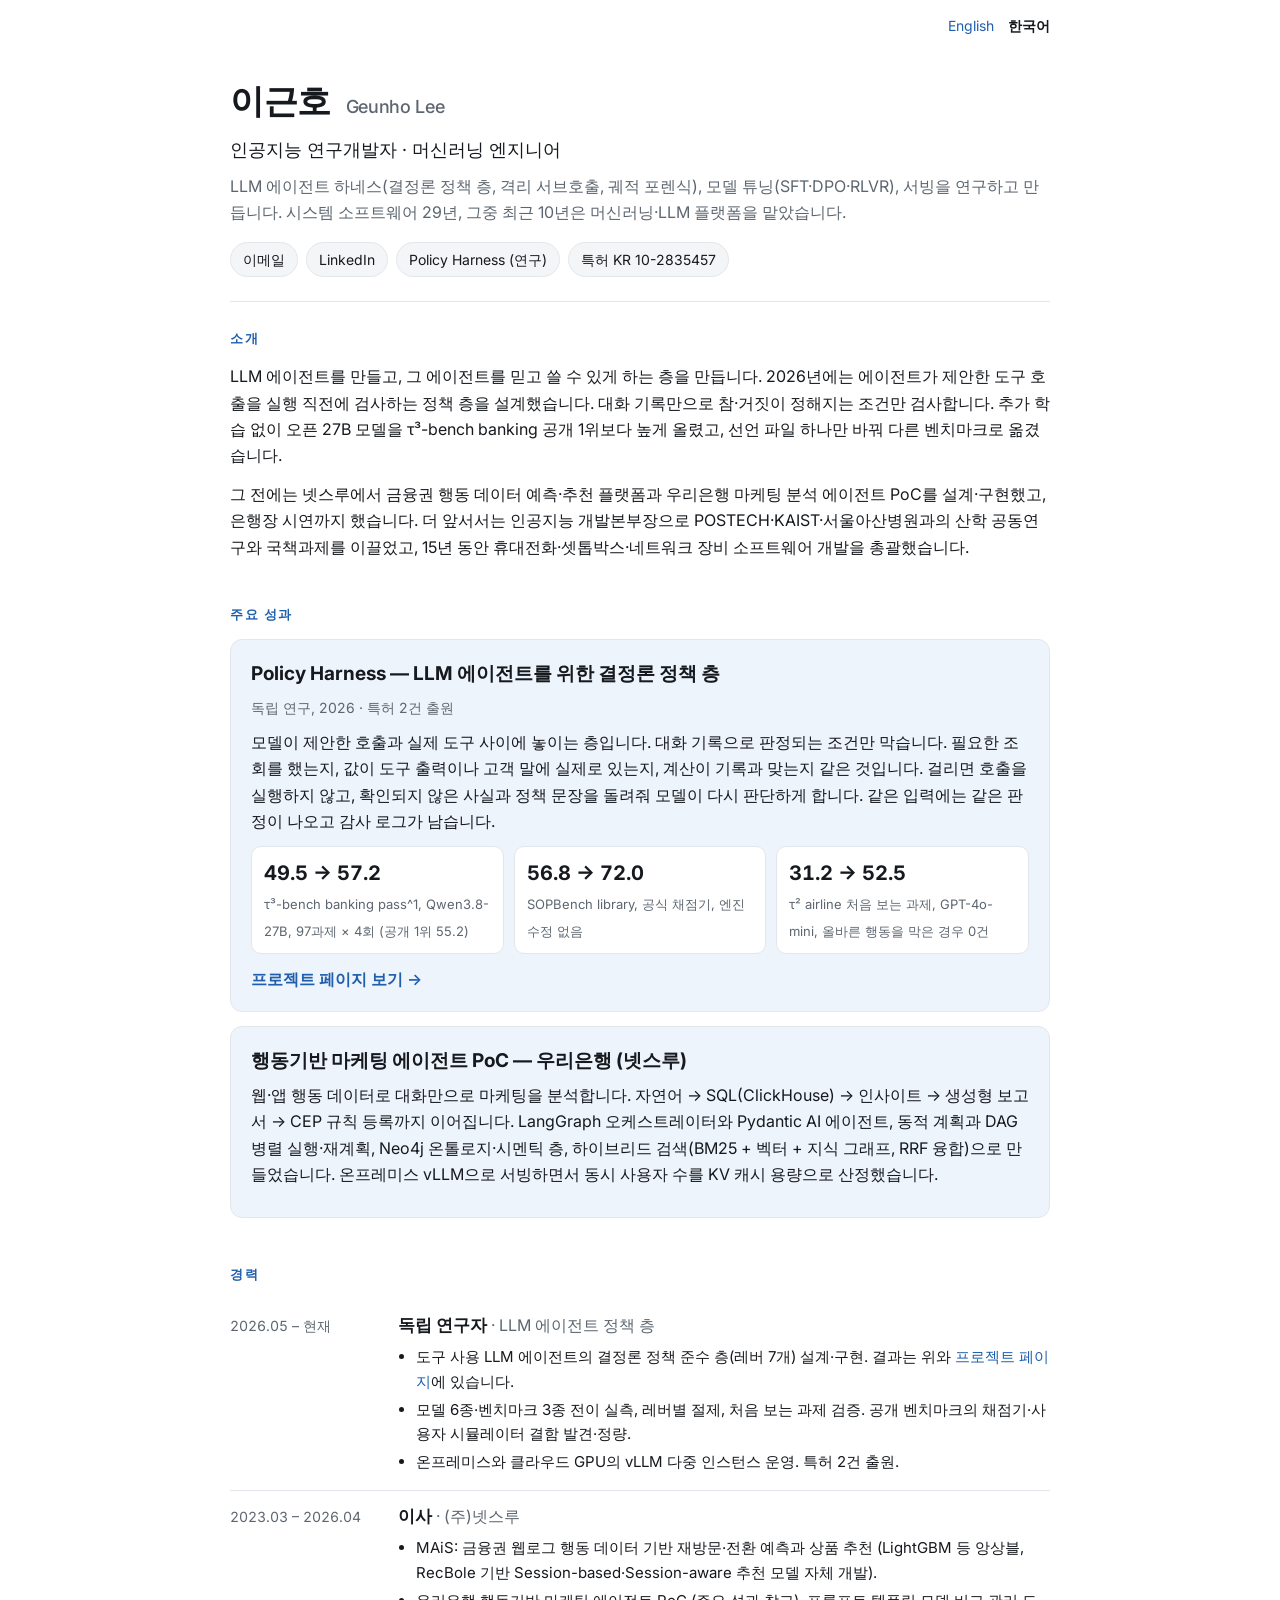
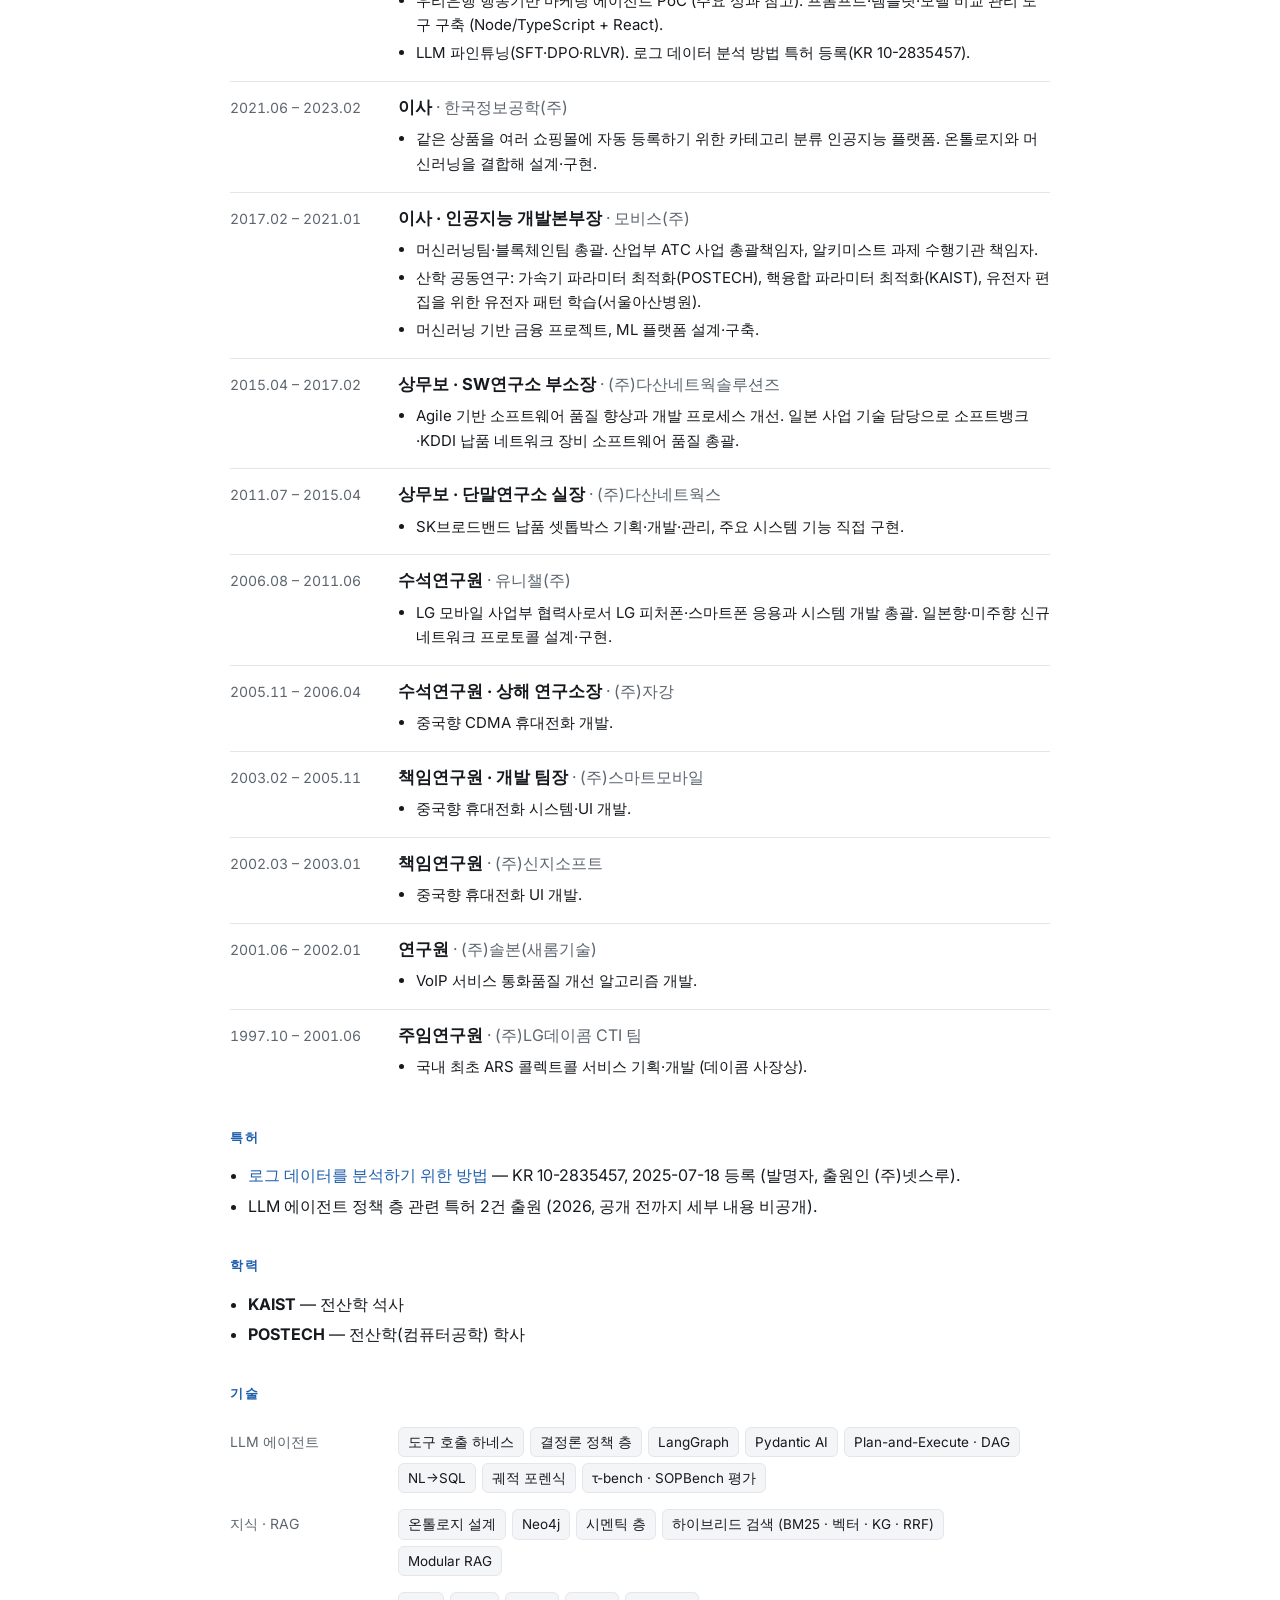
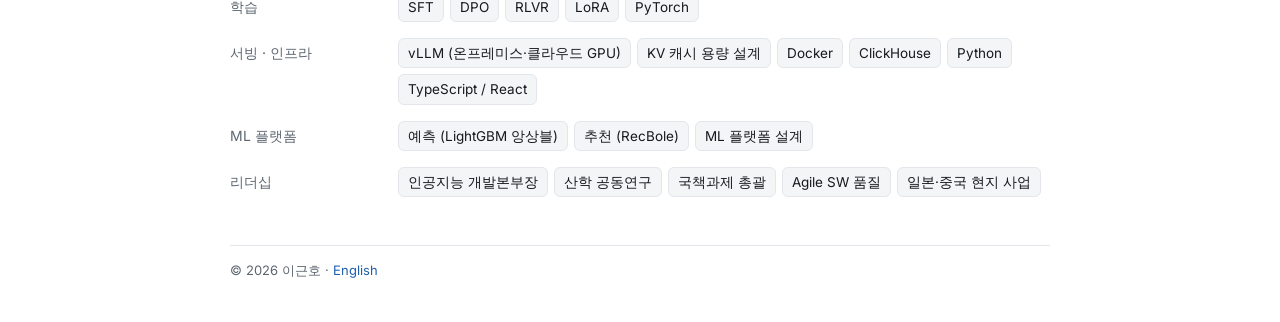
==== ko/index.html @ 80d17fc9 "Portfolio home (EN/KO) and Policy Harness project page" ====
<!doctype html>
<html lang="ko">
<head>
<meta charset="utf-8">
<meta name="viewport" content="width=device-width, initial-scale=1">
<title>이근호</title>
<meta name="description" content="이근호 — LLM 에이전트 하네스, 모델 튜닝, 서빙을 연구·개발하는 인공지능 연구개발자이자 머신러닝 엔지니어. 시스템 소프트웨어 29년, 그중 최근 10년은 머신러닝·LLM 플랫폼.">
<link rel="canonical" href="https://beingrelative.github.io/ko/">
<link rel="alternate" hreflang="en" href="https://beingrelative.github.io/">
<link rel="alternate" hreflang="ko" href="https://beingrelative.github.io/ko/">
<meta property="og:type" content="profile">
<meta property="og:title" content="이근호">
<meta property="og:description" content="인공지능 연구개발자 · LLM 에이전트 하네스, 모델 튜닝(SFT·DPO·RLVR), 서빙">
<meta property="og:url" content="https://beingrelative.github.io/ko/">
<link rel="icon" href="../policy-harness/favicon.svg" type="image/svg+xml">
<link rel="preconnect" href="https://fonts.googleapis.com">
<link rel="preconnect" href="https://fonts.gstatic.com" crossorigin>
<link href="https://fonts.googleapis.com/css2?family=Inter:wght@400;500;600;700;800&display=swap" rel="stylesheet">
<link rel="stylesheet" href="../assets/site.css">
</head>
<body>
<div class="wrap">
<nav class="topbar" aria-label="언어"><a href="../" hreflang="en">English</a><span aria-current="page">한국어</span></nav>

<header class="hero">
  <h1 class="name">이근호 <small>Geunho Lee</small></h1>
  <p class="role">인공지능 연구개발자 · 머신러닝 엔지니어</p>
  <p class="tagline">LLM 에이전트 하네스(결정론 정책 층, 격리 서브호출, 궤적 포렌식), 모델 튜닝(SFT·DPO·RLVR), 서빙을 연구하고 만듭니다. 시스템 소프트웨어 29년, 그중 최근 10년은 머신러닝·LLM 플랫폼을 맡았습니다.</p>
  <div class="links">
    <a href="mailto:thisherenow@hotmail.com">이메일</a>
    <a href="LINKEDIN_URL">LinkedIn</a>
    <a href="../policy-harness/ko/">Policy Harness (연구)</a>
    <a href="https://patents.google.com/patent/KR102835457B1/ko">특허 KR 10-2835457</a>
  </div>
</header>

<section id="about">
  <h2>소개</h2>
  <p>LLM 에이전트를 만들고, 그 에이전트를 믿고 쓸 수 있게 하는 층을 만듭니다. 2026년에는 에이전트가 제안한 도구 호출을 실행 직전에 검사하는 정책 층을 설계했습니다. 대화 기록만으로 참·거짓이 정해지는 조건만 검사합니다. 추가 학습 없이 오픈 27B 모델을 τ³-bench banking 공개 1위보다 높게 올렸고, 선언 파일 하나만 바꿔 다른 벤치마크로 옮겼습니다.</p>
  <p>그 전에는 넷스루에서 금융권 행동 데이터 예측·추천 플랫폼과 우리은행 마케팅 분석 에이전트 PoC를 설계·구현했고, 은행장 시연까지 했습니다. 더 앞서서는 인공지능 개발본부장으로 POSTECH·KAIST·서울아산병원과의 산학 공동연구와 국책과제를 이끌었고, 15년 동안 휴대전화·셋톱박스·네트워크 장비 소프트웨어 개발을 총괄했습니다.</p>
</section>

<section id="highlights">
  <h2>주요 성과</h2>
  <div class="feature">
    <h3>Policy Harness — LLM 에이전트를 위한 결정론 정책 층</h3>
    <div class="sub">독립 연구, 2026 · 특허 2건 출원</div>
    <p>모델이 제안한 호출과 실제 도구 사이에 놓이는 층입니다. 대화 기록으로 판정되는 조건만 막습니다. 필요한 조회를 했는지, 값이 도구 출력이나 고객 말에 실제로 있는지, 계산이 기록과 맞는지 같은 것입니다. 걸리면 호출을 실행하지 않고, 확인되지 않은 사실과 정책 문장을 돌려줘 모델이 다시 판단하게 합니다. 같은 입력에는 같은 판정이 나오고 감사 로그가 남습니다.</p>
    <div class="stats">
      <div class="stat"><b>49.5 → 57.2</b><span>τ³-bench banking pass^1, Qwen3.8-27B, 97과제 × 4회 (공개 1위 55.2)</span></div>
      <div class="stat"><b>56.8 → 72.0</b><span>SOPBench library, 공식 채점기, 엔진 수정 없음</span></div>
      <div class="stat"><b>31.2 → 52.5</b><span>τ² airline 처음 보는 과제, GPT-4o-mini, 올바른 행동을 막은 경우 0건</span></div>
    </div>
    <a class="more" href="../policy-harness/ko/">프로젝트 페이지 보기 →</a>
  </div>
  <div class="feature">
    <h3>행동기반 마케팅 에이전트 PoC — 우리은행 (넷스루)</h3>
    <p>웹·앱 행동 데이터로 대화만으로 마케팅을 분석합니다. 자연어 → SQL(ClickHouse) → 인사이트 → 생성형 보고서 → CEP 규칙 등록까지 이어집니다. LangGraph 오케스트레이터와 Pydantic AI 에이전트, 동적 계획과 DAG 병렬 실행·재계획, Neo4j 온톨로지·시멘틱 층, 하이브리드 검색(BM25 + 벡터 + 지식 그래프, RRF 융합)으로 만들었습니다. 온프레미스 vLLM으로 서빙하면서 동시 사용자 수를 KV 캐시 용량으로 산정했습니다.</p>
  </div>
</section>

<section id="experience">
  <h2>경력</h2>

  <div class="job"><div class="when">2026.05 – 현재</div><div class="what"><b>독립 연구자</b> <span class="org">· LLM 에이전트 정책 층</span>
    <ul>
      <li>도구 사용 LLM 에이전트의 결정론 정책 준수 층(레버 7개) 설계·구현. 결과는 위와 <a href="../policy-harness/ko/">프로젝트 페이지</a>에 있습니다.</li>
      <li>모델 6종·벤치마크 3종 전이 실측, 레버별 절제, 처음 보는 과제 검증. 공개 벤치마크의 채점기·사용자 시뮬레이터 결함 발견·정량.</li>
      <li>온프레미스와 클라우드 GPU의 vLLM 다중 인스턴스 운영. 특허 2건 출원.</li>
    </ul></div></div>

  <div class="job"><div class="when">2023.03 – 2026.04</div><div class="what"><b>이사</b> <span class="org">· (주)넷스루</span>
    <ul>
      <li>MAiS: 금융권 웹로그 행동 데이터 기반 재방문·전환 예측과 상품 추천 (LightGBM 등 앙상블, RecBole 기반 Session-based·Session-aware 추천 모델 자체 개발).</li>
      <li>우리은행 행동기반 마케팅 에이전트 PoC (주요 성과 참고). 프롬프트·템플릿·모델 비교 관리 도구 구축 (Node/TypeScript + React).</li>
      <li>LLM 파인튜닝(SFT·DPO·RLVR). 로그 데이터 분석 방법 특허 등록(KR 10-2835457).</li>
    </ul></div></div>

  <div class="job"><div class="when">2021.06 – 2023.02</div><div class="what"><b>이사</b> <span class="org">· 한국정보공학(주)</span>
    <ul><li>같은 상품을 여러 쇼핑몰에 자동 등록하기 위한 카테고리 분류 인공지능 플랫폼. 온톨로지와 머신러닝을 결합해 설계·구현.</li></ul></div></div>

  <div class="job"><div class="when">2017.02 – 2021.01</div><div class="what"><b>이사 · 인공지능 개발본부장</b> <span class="org">· 모비스(주)</span>
    <ul>
      <li>머신러닝팀·블록체인팀 총괄. 산업부 ATC 사업 총괄책임자, 알키미스트 과제 수행기관 책임자.</li>
      <li>산학 공동연구: 가속기 파라미터 최적화(POSTECH), 핵융합 파라미터 최적화(KAIST), 유전자 편집을 위한 유전자 패턴 학습(서울아산병원).</li>
      <li>머신러닝 기반 금융 프로젝트, ML 플랫폼 설계·구축.</li>
    </ul></div></div>

  <div class="job"><div class="when">2015.04 – 2017.02</div><div class="what"><b>상무보 · SW연구소 부소장</b> <span class="org">· (주)다산네트웍솔루션즈</span>
    <ul><li>Agile 기반 소프트웨어 품질 향상과 개발 프로세스 개선. 일본 사업 기술 담당으로 소프트뱅크·KDDI 납품 네트워크 장비 소프트웨어 품질 총괄.</li></ul></div></div>

  <div class="job"><div class="when">2011.07 – 2015.04</div><div class="what"><b>상무보 · 단말연구소 실장</b> <span class="org">· (주)다산네트웍스</span>
    <ul><li>SK브로드밴드 납품 셋톱박스 기획·개발·관리, 주요 시스템 기능 직접 구현.</li></ul></div></div>

  <div class="job"><div class="when">2006.08 – 2011.06</div><div class="what"><b>수석연구원</b> <span class="org">· 유니챌(주)</span>
    <ul><li>LG 모바일 사업부 협력사로서 LG 피처폰·스마트폰 응용과 시스템 개발 총괄. 일본향·미주향 신규 네트워크 프로토콜 설계·구현.</li></ul></div></div>

  <div class="job"><div class="when">2005.11 – 2006.04</div><div class="what"><b>수석연구원 · 상해 연구소장</b> <span class="org">· (주)자강</span>
    <ul><li>중국향 CDMA 휴대전화 개발.</li></ul></div></div>

  <div class="job"><div class="when">2003.02 – 2005.11</div><div class="what"><b>책임연구원 · 개발 팀장</b> <span class="org">· (주)스마트모바일</span>
    <ul><li>중국향 휴대전화 시스템·UI 개발.</li></ul></div></div>

  <div class="job"><div class="when">2002.03 – 2003.01</div><div class="what"><b>책임연구원</b> <span class="org">· (주)신지소프트</span>
    <ul><li>중국향 휴대전화 UI 개발.</li></ul></div></div>

  <div class="job"><div class="when">2001.06 – 2002.01</div><div class="what"><b>연구원</b> <span class="org">· (주)솔본(새롬기술)</span>
    <ul><li>VoIP 서비스 통화품질 개선 알고리즘 개발.</li></ul></div></div>

  <div class="job"><div class="when">1997.10 – 2001.06</div><div class="what"><b>주임연구원</b> <span class="org">· (주)LG데이콤 CTI 팀</span>
    <ul><li>국내 최초 ARS 콜렉트콜 서비스 기획·개발 (데이콤 사장상).</li></ul></div></div>
</section>

<section id="patents">
  <h2>특허</h2>
  <ul class="plain">
    <li><a href="https://patents.google.com/patent/KR102835457B1/ko">로그 데이터를 분석하기 위한 방법</a> — KR 10-2835457, 2025-07-18 등록 (발명자, 출원인 (주)넷스루).</li>
    <li>LLM 에이전트 정책 층 관련 특허 2건 출원 (2026, 공개 전까지 세부 내용 비공개).</li>
  </ul>
</section>

<section id="education">
  <h2>학력</h2>
  <ul class="plain">
    <li><b>KAIST</b> — 전산학 석사</li>
    <li><b>POSTECH</b> — 전산학(컴퓨터공학) 학사</li>
  </ul>
</section>

<section id="skills">
  <h2>기술</h2>
  <div class="skill-row"><div class="k">LLM 에이전트</div><div class="chips"><span>도구 호출 하네스</span><span>결정론 정책 층</span><span>LangGraph</span><span>Pydantic AI</span><span>Plan-and-Execute · DAG</span><span>NL→SQL</span><span>궤적 포렌식</span><span>τ-bench · SOPBench 평가</span></div></div>
  <div class="skill-row"><div class="k">지식 · RAG</div><div class="chips"><span>온톨로지 설계</span><span>Neo4j</span><span>시멘틱 층</span><span>하이브리드 검색 (BM25 · 벡터 · KG · RRF)</span><span>Modular RAG</span></div></div>
  <div class="skill-row"><div class="k">학습</div><div class="chips"><span>SFT</span><span>DPO</span><span>RLVR</span><span>LoRA</span><span>PyTorch</span></div></div>
  <div class="skill-row"><div class="k">서빙 · 인프라</div><div class="chips"><span>vLLM (온프레미스·클라우드 GPU)</span><span>KV 캐시 용량 설계</span><span>Docker</span><span>ClickHouse</span><span>Python</span><span>TypeScript / React</span></div></div>
  <div class="skill-row"><div class="k">ML 플랫폼</div><div class="chips"><span>예측 (LightGBM 앙상블)</span><span>추천 (RecBole)</span><span>ML 플랫폼 설계</span></div></div>
  <div class="skill-row"><div class="k">리더십</div><div class="chips"><span>인공지능 개발본부장</span><span>산학 공동연구</span><span>국책과제 총괄</span><span>Agile SW 품질</span><span>일본·중국 현지 사업</span></div></div>
</section>

<footer>© 2026 이근호 · <a href="../">English</a></footer>
</div>
</body>
</html>
---- assets/site.css ----
:root {
  --bg: #ffffff;
  --fg: #16191d;
  --muted: #5d6670;
  --line: #e3e7ec;
  --accent: #1f5fae;
  --accent-soft: #eef4fb;
  --chip: #f3f5f7;
}
@media (prefers-color-scheme: dark) {
  :root {
    --bg: #111418;
    --fg: #e8ebee;
    --muted: #9aa4ae;
    --line: #2a3038;
    --accent: #7fb2ee;
    --accent-soft: #17222f;
    --chip: #1b2027;
  }
}
* { box-sizing: border-box; }
html { -webkit-text-size-adjust: 100%; }
body {
  margin: 0;
  background: var(--bg);
  color: var(--fg);
  font-family: Inter, "Pretendard", "Apple SD Gothic Neo", "Malgun Gothic", system-ui, sans-serif;
  font-size: 16px;
  line-height: 1.65;
}
a { color: var(--accent); text-decoration: none; }
a:hover { text-decoration: underline; }
.wrap { max-width: 860px; margin: 0 auto; padding: 0 20px; }

.topbar { display: flex; justify-content: flex-end; gap: 14px; padding: 14px 0 0; font-size: 14px; color: var(--muted); }
.topbar span[aria-current] { color: var(--fg); font-weight: 600; }

header.hero { padding: 36px 0 24px; border-bottom: 1px solid var(--line); }
.name { font-size: 34px; font-weight: 750; letter-spacing: -0.01em; margin: 0; }
.name small { font-size: 18px; font-weight: 500; color: var(--muted); margin-left: 8px; }
.role { font-size: 18px; margin: 6px 0 0; }
.tagline { color: var(--muted); margin: 8px 0 0; }
.links { display: flex; flex-wrap: wrap; gap: 8px; margin-top: 16px; }
.links a { background: var(--chip); color: var(--fg); padding: 5px 12px; border-radius: 999px; font-size: 14px; border: 1px solid var(--line); }
.links a:hover { border-color: var(--accent); color: var(--accent); text-decoration: none; }

section { padding: 26px 0 6px; }
h2 { font-size: 13px; font-weight: 700; letter-spacing: 0.12em; text-transform: uppercase; color: var(--accent); margin: 0 0 14px; }
p { margin: 0 0 12px; }

.feature { background: var(--accent-soft); border: 1px solid var(--line); border-radius: 12px; padding: 18px 20px; margin-bottom: 14px; }
.feature h3 { margin: 0 0 6px; font-size: 19px; }
.feature .sub { color: var(--muted); font-size: 14px; margin-bottom: 10px; }
.stats { display: grid; grid-template-columns: repeat(auto-fit, minmax(170px, 1fr)); gap: 10px; margin: 12px 0; }
.stat { background: var(--bg); border: 1px solid var(--line); border-radius: 10px; padding: 10px 12px; }
.stat b { display: block; font-size: 20px; font-variant-numeric: tabular-nums; }
.stat span { font-size: 13px; color: var(--muted); }
.more { font-weight: 600; }

ul.plain { margin: 0; padding-left: 18px; }
ul.plain li { margin: 4px 0; }

.job { display: grid; grid-template-columns: 150px 1fr; gap: 4px 18px; padding: 12px 0; border-top: 1px solid var(--line); }
.job:first-of-type { border-top: none; }
.job .when { color: var(--muted); font-size: 14px; font-variant-numeric: tabular-nums; padding-top: 2px; }
.job .what b { font-size: 16.5px; }
.job .what .org { color: var(--muted); }
.job .what ul { margin: 6px 0 0; padding-left: 18px; font-size: 15px; }
.job .what li { margin: 3px 0; }

.chips { display: flex; flex-wrap: wrap; gap: 6px; }
.chips span { background: var(--chip); border: 1px solid var(--line); border-radius: 6px; padding: 3px 9px; font-size: 13.5px; }
.skill-row { display: grid; grid-template-columns: 150px 1fr; gap: 6px 18px; padding: 8px 0; }
.skill-row .k { color: var(--muted); font-size: 14px; padding-top: 3px; }

footer { margin: 34px 0 40px; padding-top: 14px; border-top: 1px solid var(--line); color: var(--muted); font-size: 13px; }

@media (max-width: 640px) {
  .name { font-size: 28px; }
  .name small { display: block; margin: 2px 0 0; }
  .job, .skill-row { grid-template-columns: 1fr; }
  .job .when { padding-top: 0; }
}
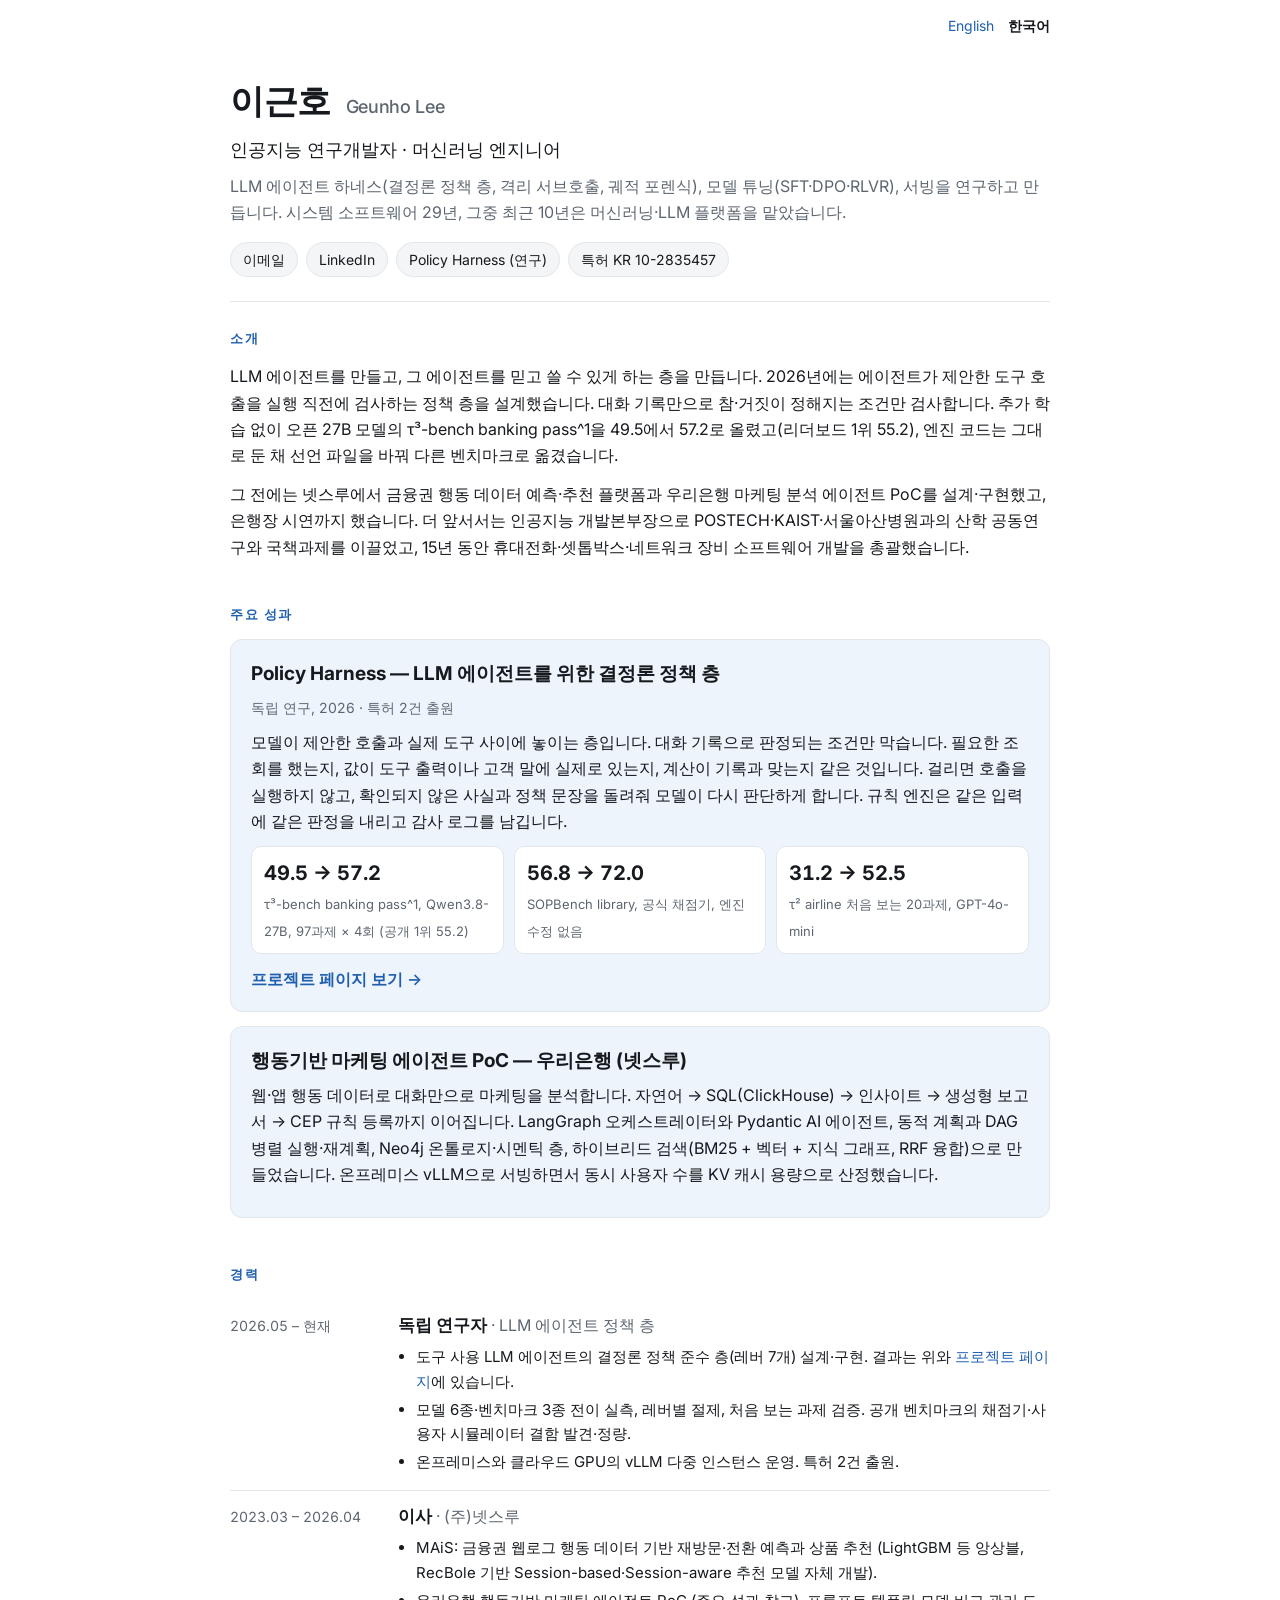
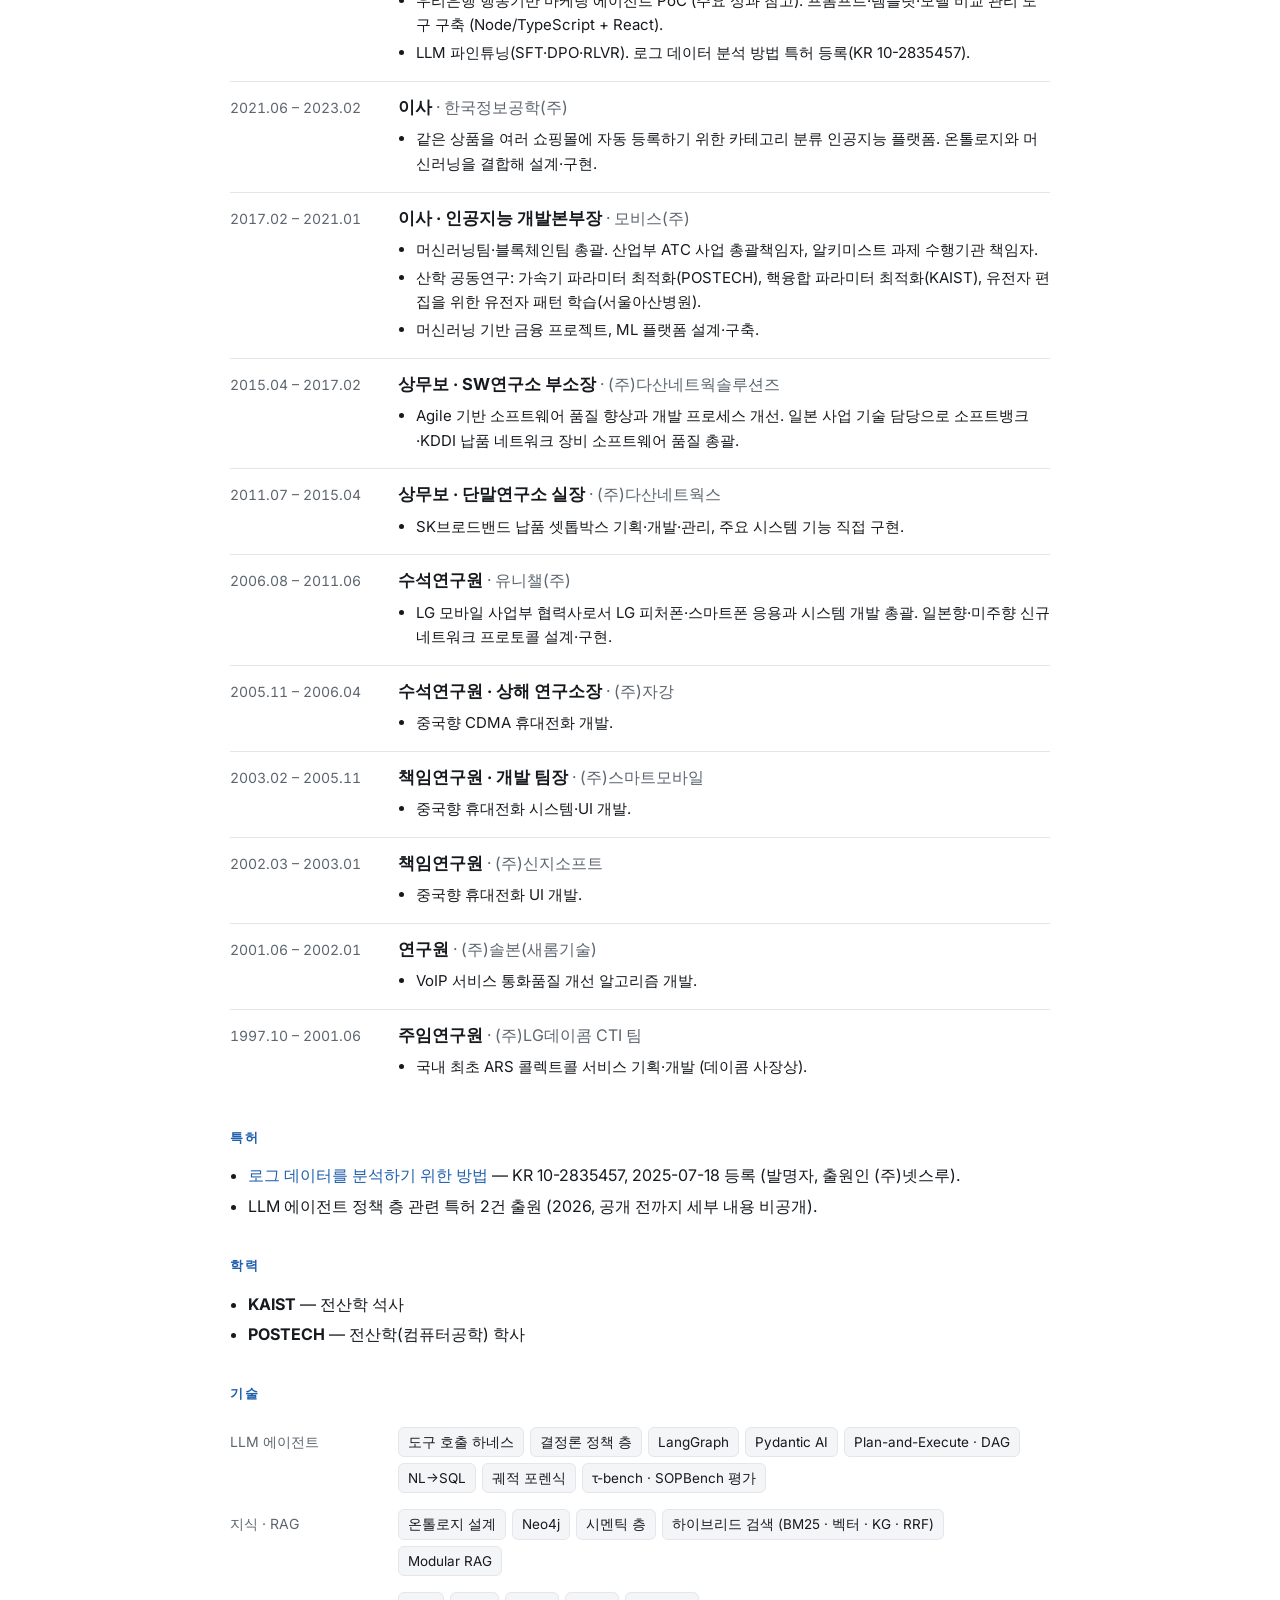
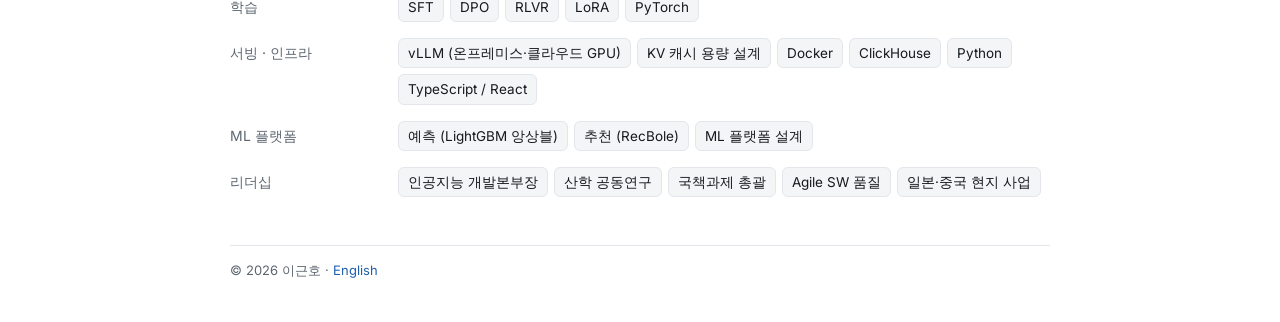
==== commit f666701a: "Correct research page claims against sources; add LinkedIn link" ====
--- a/ko/index.html
+++ b/ko/index.html
@@ -28,7 +28,7 @@
   <p class="tagline">LLM 에이전트 하네스(결정론 정책 층, 격리 서브호출, 궤적 포렌식), 모델 튜닝(SFT·DPO·RLVR), 서빙을 연구하고 만듭니다. 시스템 소프트웨어 29년, 그중 최근 10년은 머신러닝·LLM 플랫폼을 맡았습니다.</p>
   <div class="links">
     <a href="mailto:thisherenow@hotmail.com">이메일</a>
-    <a href="LINKEDIN_URL">LinkedIn</a>
+    <a href="https://www.linkedin.com/in/%EA%B7%BC%ED%98%B8-%EC%9D%B4-89bbba438/">LinkedIn</a>
     <a href="../policy-harness/ko/">Policy Harness (연구)</a>
     <a href="https://patents.google.com/patent/KR102835457B1/ko">특허 KR 10-2835457</a>
   </div>
@@ -36,7 +36,7 @@
 
 <section id="about">
   <h2>소개</h2>
-  <p>LLM 에이전트를 만들고, 그 에이전트를 믿고 쓸 수 있게 하는 층을 만듭니다. 2026년에는 에이전트가 제안한 도구 호출을 실행 직전에 검사하는 정책 층을 설계했습니다. 대화 기록만으로 참·거짓이 정해지는 조건만 검사합니다. 추가 학습 없이 오픈 27B 모델을 τ³-bench banking 공개 1위보다 높게 올렸고, 선언 파일 하나만 바꿔 다른 벤치마크로 옮겼습니다.</p>
+  <p>LLM 에이전트를 만들고, 그 에이전트를 믿고 쓸 수 있게 하는 층을 만듭니다. 2026년에는 에이전트가 제안한 도구 호출을 실행 직전에 검사하는 정책 층을 설계했습니다. 대화 기록만으로 참·거짓이 정해지는 조건만 검사합니다. 추가 학습 없이 오픈 27B 모델의 τ³-bench banking pass^1을 49.5에서 57.2로 올렸고(리더보드 1위 55.2), 엔진 코드는 그대로 둔 채 선언 파일을 바꿔 다른 벤치마크로 옮겼습니다.</p>
   <p>그 전에는 넷스루에서 금융권 행동 데이터 예측·추천 플랫폼과 우리은행 마케팅 분석 에이전트 PoC를 설계·구현했고, 은행장 시연까지 했습니다. 더 앞서서는 인공지능 개발본부장으로 POSTECH·KAIST·서울아산병원과의 산학 공동연구와 국책과제를 이끌었고, 15년 동안 휴대전화·셋톱박스·네트워크 장비 소프트웨어 개발을 총괄했습니다.</p>
 </section>
 
@@ -45,11 +45,11 @@
   <div class="feature">
     <h3>Policy Harness — LLM 에이전트를 위한 결정론 정책 층</h3>
     <div class="sub">독립 연구, 2026 · 특허 2건 출원</div>
-    <p>모델이 제안한 호출과 실제 도구 사이에 놓이는 층입니다. 대화 기록으로 판정되는 조건만 막습니다. 필요한 조회를 했는지, 값이 도구 출력이나 고객 말에 실제로 있는지, 계산이 기록과 맞는지 같은 것입니다. 걸리면 호출을 실행하지 않고, 확인되지 않은 사실과 정책 문장을 돌려줘 모델이 다시 판단하게 합니다. 같은 입력에는 같은 판정이 나오고 감사 로그가 남습니다.</p>
+    <p>모델이 제안한 호출과 실제 도구 사이에 놓이는 층입니다. 대화 기록으로 판정되는 조건만 막습니다. 필요한 조회를 했는지, 값이 도구 출력이나 고객 말에 실제로 있는지, 계산이 기록과 맞는지 같은 것입니다. 걸리면 호출을 실행하지 않고, 확인되지 않은 사실과 정책 문장을 돌려줘 모델이 다시 판단하게 합니다. 규칙 엔진은 같은 입력에 같은 판정을 내리고 감사 로그를 남깁니다.</p>
     <div class="stats">
       <div class="stat"><b>49.5 → 57.2</b><span>τ³-bench banking pass^1, Qwen3.8-27B, 97과제 × 4회 (공개 1위 55.2)</span></div>
       <div class="stat"><b>56.8 → 72.0</b><span>SOPBench library, 공식 채점기, 엔진 수정 없음</span></div>
-      <div class="stat"><b>31.2 → 52.5</b><span>τ² airline 처음 보는 과제, GPT-4o-mini, 올바른 행동을 막은 경우 0건</span></div>
+      <div class="stat"><b>31.2 → 52.5</b><span>τ² airline 처음 보는 20과제, GPT-4o-mini</span></div>
     </div>
     <a class="more" href="../policy-harness/ko/">프로젝트 페이지 보기 →</a>
   </div>
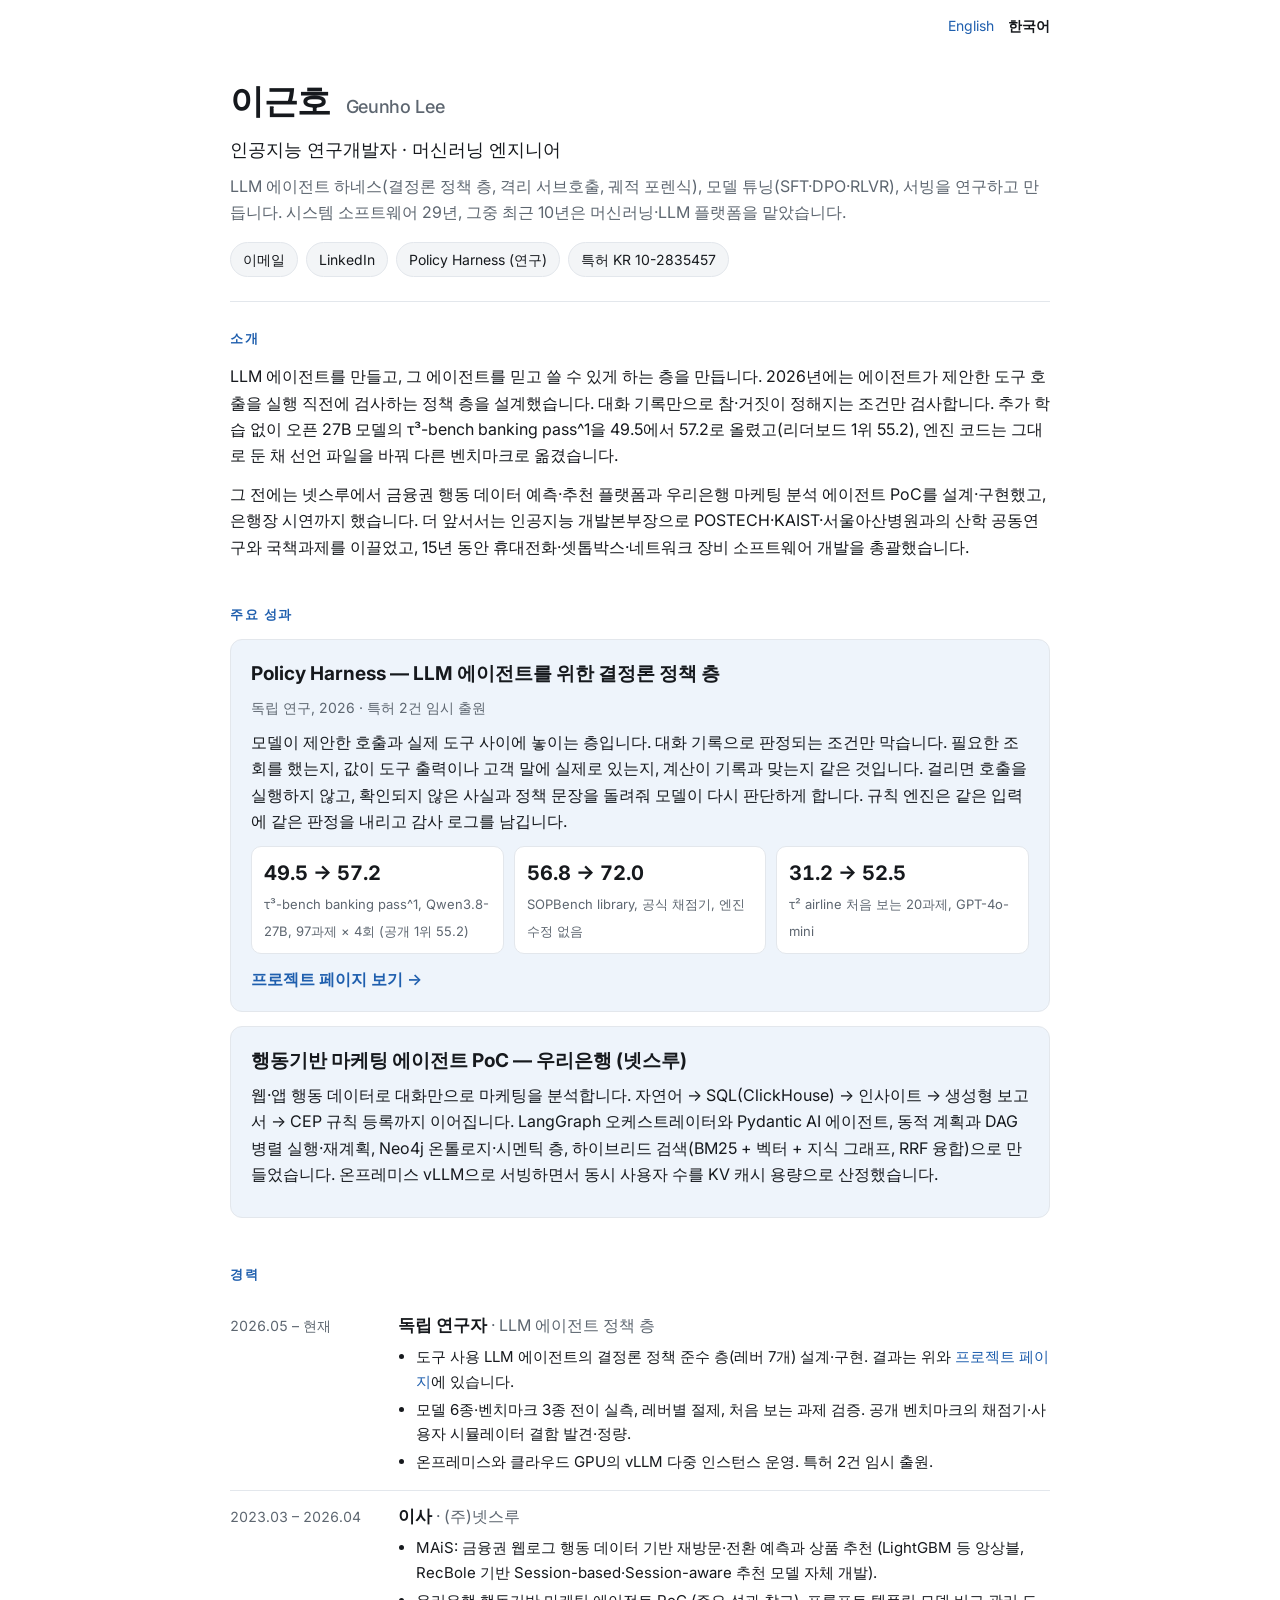
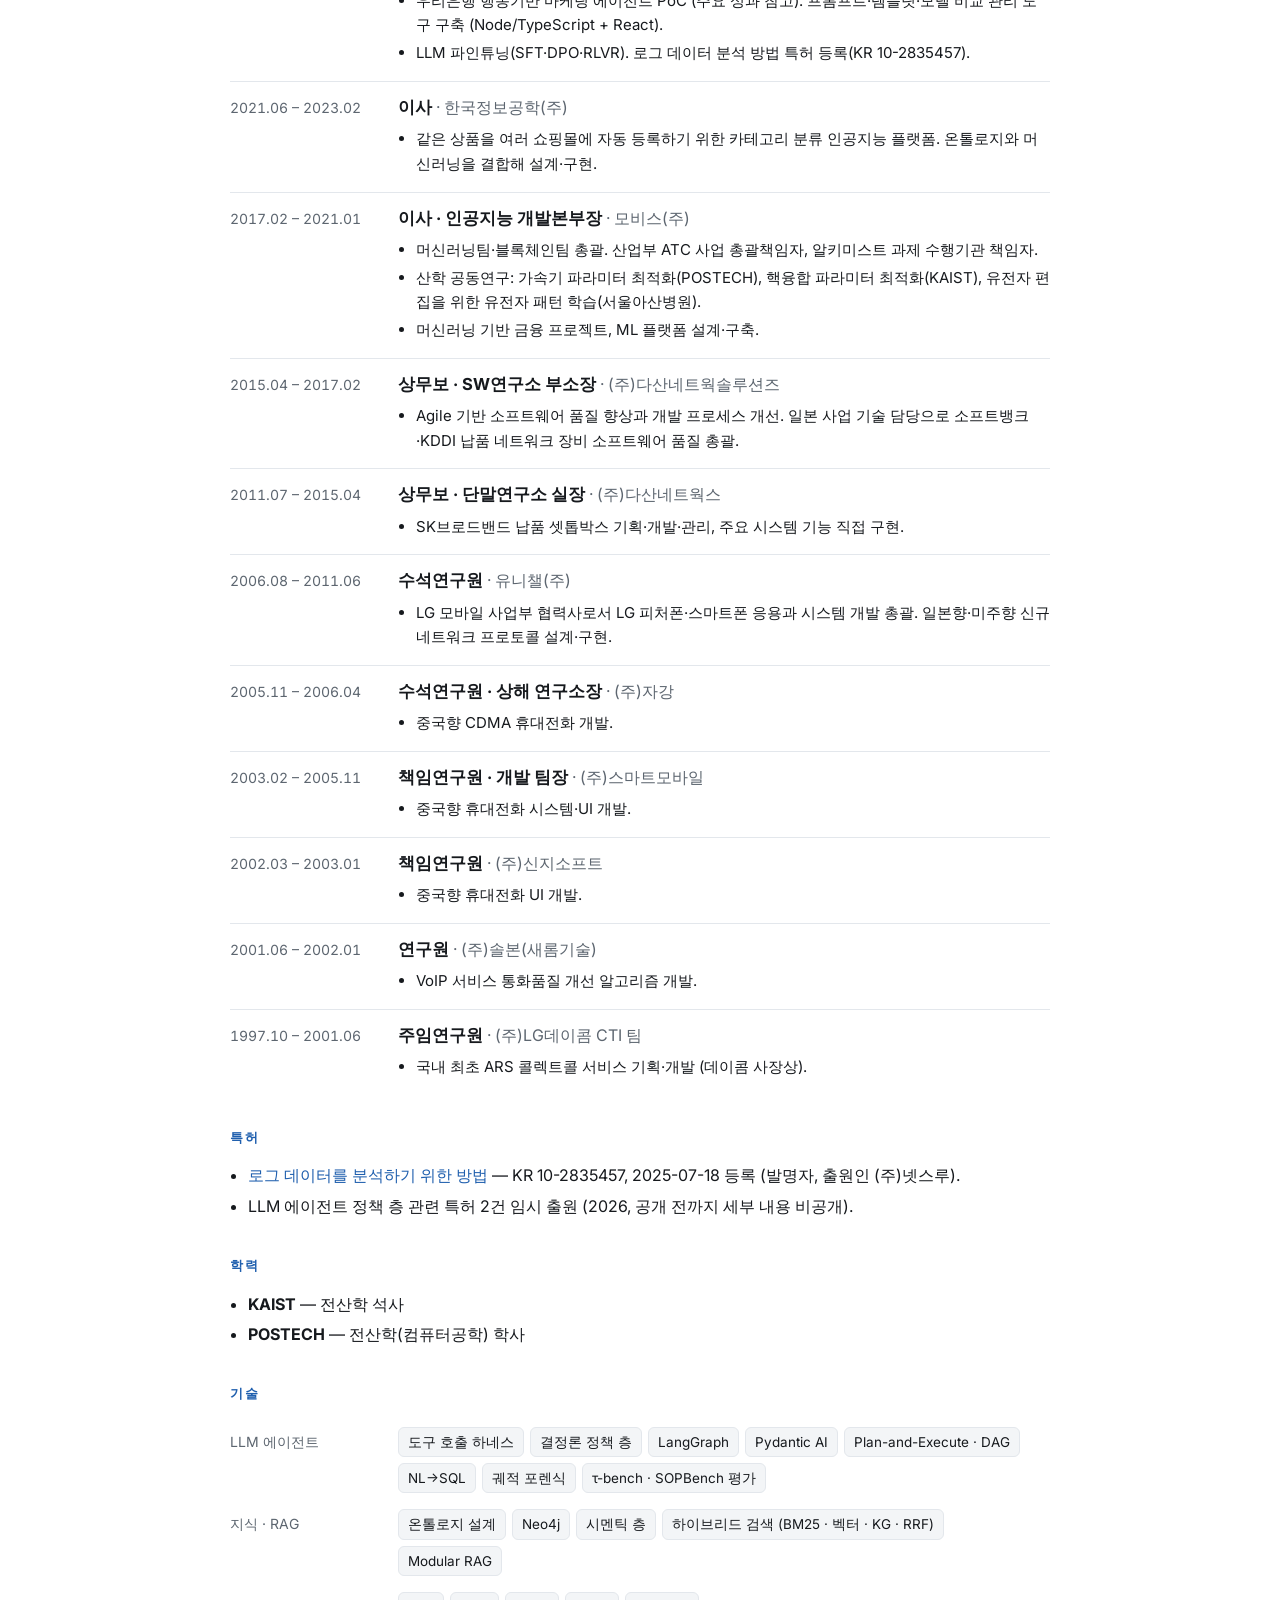
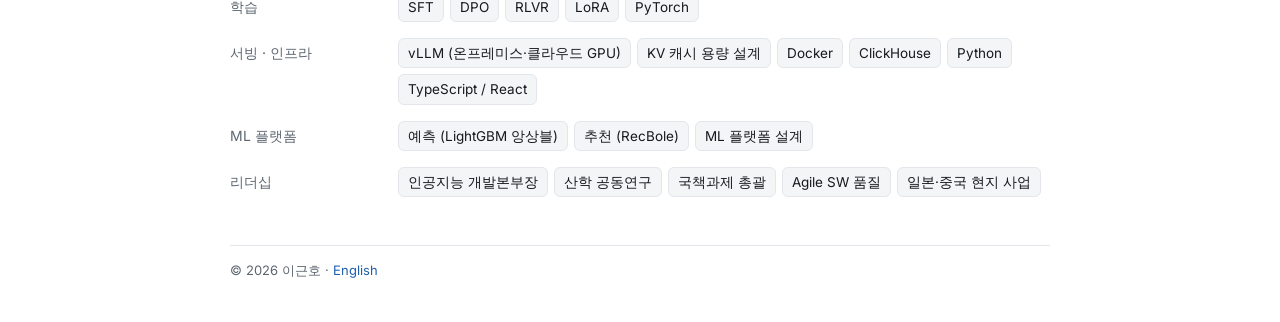
==== commit a1572088: "Describe the 2026 patent filings as provisional" ====
--- a/ko/index.html
+++ b/ko/index.html
@@ -44,7 +44,7 @@
   <h2>주요 성과</h2>
   <div class="feature">
     <h3>Policy Harness — LLM 에이전트를 위한 결정론 정책 층</h3>
-    <div class="sub">독립 연구, 2026 · 특허 2건 출원</div>
+    <div class="sub">독립 연구, 2026 · 특허 2건 임시 출원</div>
     <p>모델이 제안한 호출과 실제 도구 사이에 놓이는 층입니다. 대화 기록으로 판정되는 조건만 막습니다. 필요한 조회를 했는지, 값이 도구 출력이나 고객 말에 실제로 있는지, 계산이 기록과 맞는지 같은 것입니다. 걸리면 호출을 실행하지 않고, 확인되지 않은 사실과 정책 문장을 돌려줘 모델이 다시 판단하게 합니다. 규칙 엔진은 같은 입력에 같은 판정을 내리고 감사 로그를 남깁니다.</p>
     <div class="stats">
       <div class="stat"><b>49.5 → 57.2</b><span>τ³-bench banking pass^1, Qwen3.8-27B, 97과제 × 4회 (공개 1위 55.2)</span></div>
@@ -66,7 +66,7 @@
     <ul>
       <li>도구 사용 LLM 에이전트의 결정론 정책 준수 층(레버 7개) 설계·구현. 결과는 위와 <a href="../policy-harness/ko/">프로젝트 페이지</a>에 있습니다.</li>
       <li>모델 6종·벤치마크 3종 전이 실측, 레버별 절제, 처음 보는 과제 검증. 공개 벤치마크의 채점기·사용자 시뮬레이터 결함 발견·정량.</li>
-      <li>온프레미스와 클라우드 GPU의 vLLM 다중 인스턴스 운영. 특허 2건 출원.</li>
+      <li>온프레미스와 클라우드 GPU의 vLLM 다중 인스턴스 운영. 특허 2건 임시 출원.</li>
     </ul></div></div>
 
   <div class="job"><div class="when">2023.03 – 2026.04</div><div class="what"><b>이사</b> <span class="org">· (주)넷스루</span>
@@ -115,7 +115,7 @@
   <h2>특허</h2>
   <ul class="plain">
     <li><a href="https://patents.google.com/patent/KR102835457B1/ko">로그 데이터를 분석하기 위한 방법</a> — KR 10-2835457, 2025-07-18 등록 (발명자, 출원인 (주)넷스루).</li>
-    <li>LLM 에이전트 정책 층 관련 특허 2건 출원 (2026, 공개 전까지 세부 내용 비공개).</li>
+    <li>LLM 에이전트 정책 층 관련 특허 2건 임시 출원 (2026, 공개 전까지 세부 내용 비공개).</li>
   </ul>
 </section>
 
